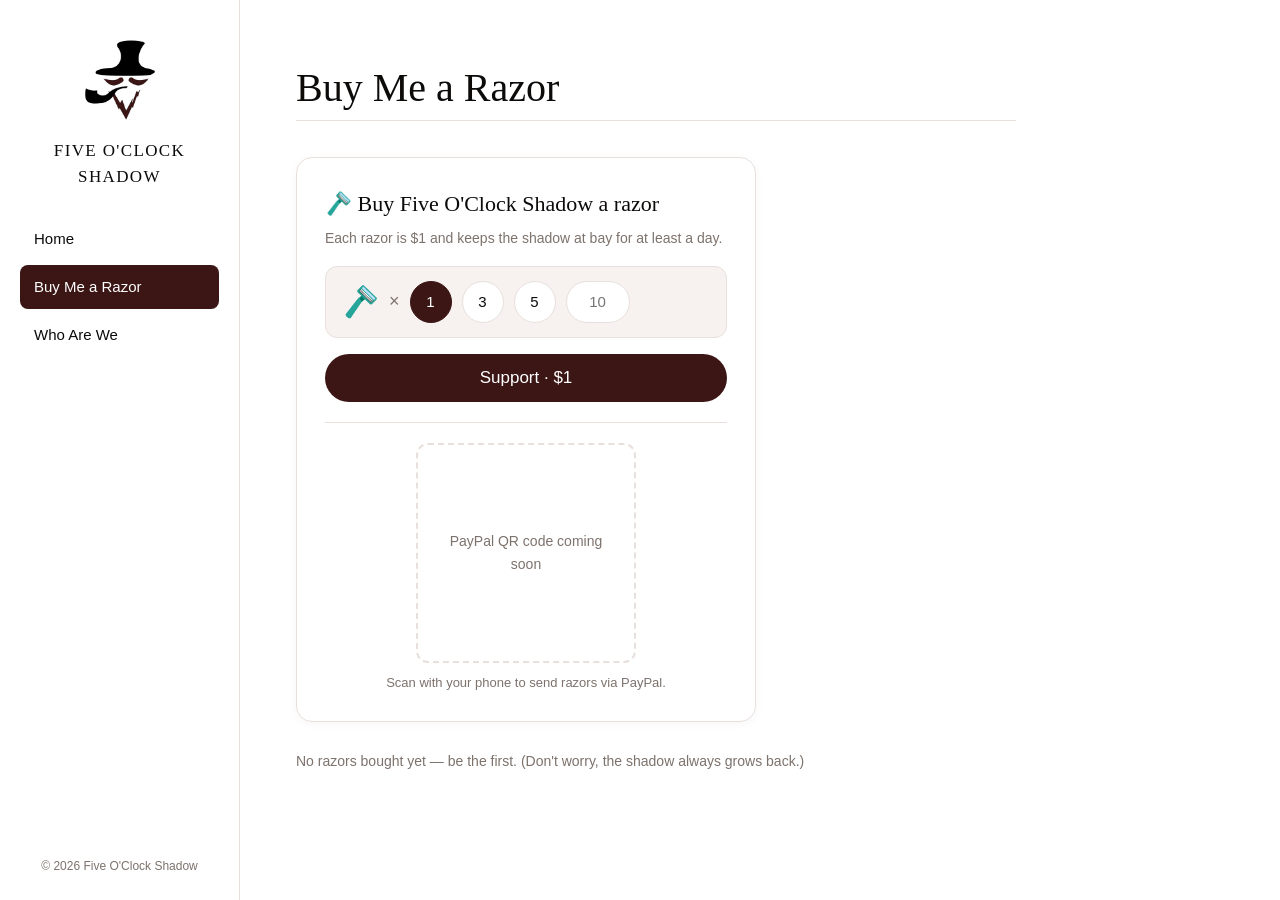
==== donate.html @ 4291f236 "claude tai shuong tsan" ====
<!DOCTYPE html>
<html lang="en">
<head>
  <meta charset="UTF-8">
  <meta name="viewport" content="width=device-width, initial-scale=1.0">
  <title>Buy Me a Razor — Five O'Clock Shadow</title>
  <link rel="icon" type="image/png" href="icon.png">
  <link rel="stylesheet" href="style.css">
</head>
<body>

  <aside class="sidebar">
    <a class="brand" href="index.html">
      <img src="icon.png" alt="Five O'Clock Shadow logo">
      <span class="brand-name">Five O'Clock<br>Shadow</span>
    </a>
    <nav>
      <a href="index.html">Home</a>
      <a href="donate.html" class="active" aria-current="page">Buy Me a Razor</a>
      <a href="about.html">Who Are We</a>
    </nav>
    <footer>&copy; 2026 Five O'Clock Shadow</footer>
  </aside>

  <main>
    <div class="page">
      <h1>Buy Me a Razor</h1>
      <hr class="rule">

      <div class="bmc-card">
        <h2>&#129682; Buy Five O'Clock Shadow a razor</h2>
        <p class="bmc-tagline">Each razor is $1 and keeps the shadow at bay for at least a day.</p>

        <div class="razor-row">
          <span class="razor-emoji">&#129682;</span>
          <span class="razor-x">&times;</span>
          <button type="button" class="qty-btn selected" aria-pressed="true">1</button>
          <button type="button" class="qty-btn" aria-pressed="false">3</button>
          <button type="button" class="qty-btn" aria-pressed="false">5</button>
          <input class="qty-custom" type="number" min="1" max="999" placeholder="10"
                 aria-label="Custom number of razors">
        </div>

        <button type="button" class="support-btn" id="supportBtn">Support &middot; $1</button>

        <div class="bmc-qr">
          <!-- When you have your PayPal QR code image:
               1. Save it in this folder as paypal-qr.png
               2. Delete the placeholder <span> line below and uncomment the <img> line -->
          <div class="qr-card" id="qrCard">
            <span>PayPal QR code coming soon</span>
            <!-- <img src="paypal-qr.png" alt="PayPal donation QR code"> -->
          </div>
          <p>Scan with your phone to send razors via PayPal.</p>
        </div>
      </div>

      <p class="supporters">No razors bought yet &mdash; be the first. (Don't worry, the shadow always grows back.)</p>
    </div>
  </main>

  <script>
    // Optional: set your PayPal.Me username (e.g. "fiveoclockshadow") and the
    // Support button will open PayPal with the total pre-filled.
    // Leave it "" to rely on the QR code instead.
    var PAYPAL_ME = "";
    var RAZOR_PRICE = 1; // dollars per razor

    var qtyBtns = document.querySelectorAll(".qty-btn");
    var customInput = document.querySelector(".qty-custom");
    var supportBtn = document.getElementById("supportBtn");
    var qrCard = document.getElementById("qrCard");
    var qty = 1;

    function selectBtn(target) {
      qtyBtns.forEach(function (b) {
        b.classList.toggle("selected", b === target);
        b.setAttribute("aria-pressed", b === target ? "true" : "false");
      });
    }

    function setQty(n) {
      qty = Math.max(1, Math.floor(n) || 1);
      supportBtn.innerHTML = "Support &middot; $" + qty * RAZOR_PRICE;
    }

    qtyBtns.forEach(function (btn) {
      btn.addEventListener("click", function () {
        selectBtn(btn);
        customInput.value = "";
        setQty(Number(btn.textContent));
      });
    });

    customInput.addEventListener("input", function () {
      if (customInput.value === "") {
        selectBtn(qtyBtns[0]);
        setQty(1);
        return;
      }
      selectBtn(null);
      setQty(Number(customInput.value));
    });

    supportBtn.addEventListener("click", function () {
      if (PAYPAL_ME) {
        window.open("https://paypal.me/" + PAYPAL_ME + "/" + qty * RAZOR_PRICE, "_blank");
      } else {
        // No link configured yet: nudge people toward the QR code.
        qrCard.classList.remove("pulse");
        void qrCard.offsetWidth; /* restart the animation */
        qrCard.classList.add("pulse");
        qrCard.scrollIntoView({ behavior: "smooth", block: "center" });
      }
    });
  </script>

</body>
</html>
---- style.css ----
/* Five O'Clock Shadow — palette drawn from icon.png:
   black #000000, brown #3b1615, white #ffffff */

:root {
  --ink: #0d0b0a;
  --brown: #3b1615;
  --brown-soft: #6b3a34;
  --paper: #ffffff;
  --tint: #f7f2f0;
  --line: #e8e0dc;
  --muted: #7d726c;
}

* {
  margin: 0;
  padding: 0;
  box-sizing: border-box;
}

html {
  height: 100%;
}

body {
  min-height: 100vh;
  display: flex;
  background: var(--paper);
  color: var(--ink);
  font-family: -apple-system, BlinkMacSystemFont, "Segoe UI", Roboto,
    "Helvetica Neue", Arial, sans-serif;
  line-height: 1.6;
}

/* ---------- Sidebar ---------- */

.sidebar {
  width: 240px;
  flex-shrink: 0;
  position: sticky;
  top: 0;
  height: 100vh;
  display: flex;
  flex-direction: column;
  padding: 32px 20px 24px;
  background: var(--paper);
  border-right: 1px solid var(--line);
}

.brand {
  display: block;
  text-align: center;
  text-decoration: none;
  color: var(--ink);
  margin-bottom: 28px;
}

.brand img {
  width: 96px;
  height: 96px;
  display: block;
  margin: 0 auto 10px;
}

.brand .brand-name {
  font-family: Georgia, "Times New Roman", serif;
  font-size: 17px;
  letter-spacing: 0.08em;
  text-transform: uppercase;
  line-height: 1.35;
}

.sidebar nav {
  display: flex;
  flex-direction: column;
  gap: 4px;
}

.sidebar nav a {
  display: block;
  padding: 10px 14px;
  border-radius: 8px;
  text-decoration: none;
  color: var(--ink);
  font-size: 15px;
  transition: background 0.15s ease, color 0.15s ease;
}

.sidebar nav a:hover {
  background: var(--tint);
  color: var(--brown);
}

.sidebar nav a.active {
  background: var(--brown);
  color: #fff;
}

.sidebar footer {
  margin-top: auto;
  padding-top: 24px;
  text-align: center;
  font-size: 12px;
  color: var(--muted);
}

/* ---------- Main content ---------- */

main {
  flex: 1;
  padding: 64px 56px;
}

.page {
  max-width: 720px;
}

h1 {
  font-family: Georgia, "Times New Roman", serif;
  font-weight: normal;
  font-size: 40px;
  line-height: 1.2;
  margin-bottom: 8px;
}

.subtitle {
  color: var(--muted);
  font-size: 17px;
  margin-bottom: 36px;
}

hr.rule {
  border: none;
  border-top: 1px solid var(--line);
  margin: 0 0 36px;
}

.page h2 {
  font-family: Georgia, "Times New Roman", serif;
  font-weight: normal;
  font-size: 24px;
  margin: 32px 0 12px;
}

.page p {
  margin-bottom: 16px;
}

.page a {
  color: var(--brown);
}

.page a:hover {
  color: var(--brown-soft);
}

/* ---------- Buy Me a Razor (donation) ---------- */

.bmc-card {
  max-width: 460px;
  border: 1px solid var(--line);
  border-radius: 16px;
  padding: 28px;
  box-shadow: 0 2px 10px rgba(13, 11, 10, 0.04);
}

.bmc-card h2 {
  margin: 0 0 6px;
  font-size: 22px;
}

.bmc-tagline {
  color: var(--muted);
  font-size: 14px;
  margin-bottom: 20px;
}

.razor-row {
  display: flex;
  align-items: center;
  flex-wrap: wrap;
  gap: 10px;
  background: var(--tint);
  border: 1px solid var(--line);
  border-radius: 12px;
  padding: 14px 16px;
  margin-bottom: 16px;
}

.razor-emoji {
  font-size: 30px;
  line-height: 1;
}

.razor-x {
  color: var(--muted);
  font-size: 18px;
}

.qty-btn {
  width: 42px;
  height: 42px;
  border-radius: 50%;
  border: 1px solid var(--line);
  background: var(--paper);
  color: var(--ink);
  font-size: 15px;
  font-family: inherit;
  cursor: pointer;
  transition: border-color 0.15s ease, color 0.15s ease,
    background 0.15s ease;
}

.qty-btn:hover {
  border-color: var(--brown);
  color: var(--brown);
}

.qty-btn.selected {
  background: var(--brown);
  border-color: var(--brown);
  color: #fff;
}

.qty-custom {
  width: 64px;
  height: 42px;
  border: 1px solid var(--line);
  border-radius: 21px;
  text-align: center;
  font-size: 15px;
  font-family: inherit;
  background: var(--paper);
  color: var(--ink);
  -moz-appearance: textfield;
  appearance: textfield;
}

.qty-custom::-webkit-outer-spin-button,
.qty-custom::-webkit-inner-spin-button {
  -webkit-appearance: none;
  margin: 0;
}

.qty-custom:focus {
  outline: none;
  border-color: var(--brown);
}

.support-btn {
  width: 100%;
  padding: 14px;
  border: none;
  border-radius: 999px;
  background: var(--brown);
  color: #fff;
  font-size: 17px;
  font-family: inherit;
  cursor: pointer;
  transition: background 0.15s ease;
}

.support-btn:hover {
  background: var(--brown-soft);
}

.bmc-qr {
  margin-top: 20px;
  padding-top: 20px;
  border-top: 1px solid var(--line);
  text-align: center;
}

.bmc-qr p {
  font-size: 13px;
  color: var(--muted);
  margin: 0;
}

.qr-card {
  width: min(220px, 100%);
  aspect-ratio: 1;
  display: grid;
  place-items: center;
  border: 2px dashed var(--line);
  border-radius: 12px;
  color: var(--muted);
  font-size: 14px;
  text-align: center;
  padding: 16px;
  margin: 0 auto 10px;
}

.qr-card img {
  width: 100%;
  height: 100%;
  object-fit: contain;
  border-radius: 8px;
}

@keyframes qr-pulse {
  0%,
  100% {
    border-color: var(--line);
  }
  50% {
    border-color: var(--brown);
    color: var(--brown);
  }
}

.qr-card.pulse {
  animation: qr-pulse 0.9s ease 2;
}

.supporters {
  margin-top: 28px;
  font-size: 14px;
  color: var(--muted);
}

/* ---------- Small screens: sidebar becomes a top bar ---------- */

@media (max-width: 760px) {
  body {
    flex-direction: column;
  }

  .sidebar {
    width: 100%;
    height: auto;
    position: static;
    padding: 20px 16px 12px;
    border-right: none;
    border-bottom: 1px solid var(--line);
  }

  .brand {
    margin-bottom: 16px;
  }

  .brand img {
    width: 64px;
    height: 64px;
  }

  .sidebar nav {
    flex-direction: row;
    justify-content: center;
    flex-wrap: wrap;
  }

  .sidebar footer {
    display: none;
  }

  main {
    padding: 32px 20px;
  }

  h1 {
    font-size: 30px;
  }
}
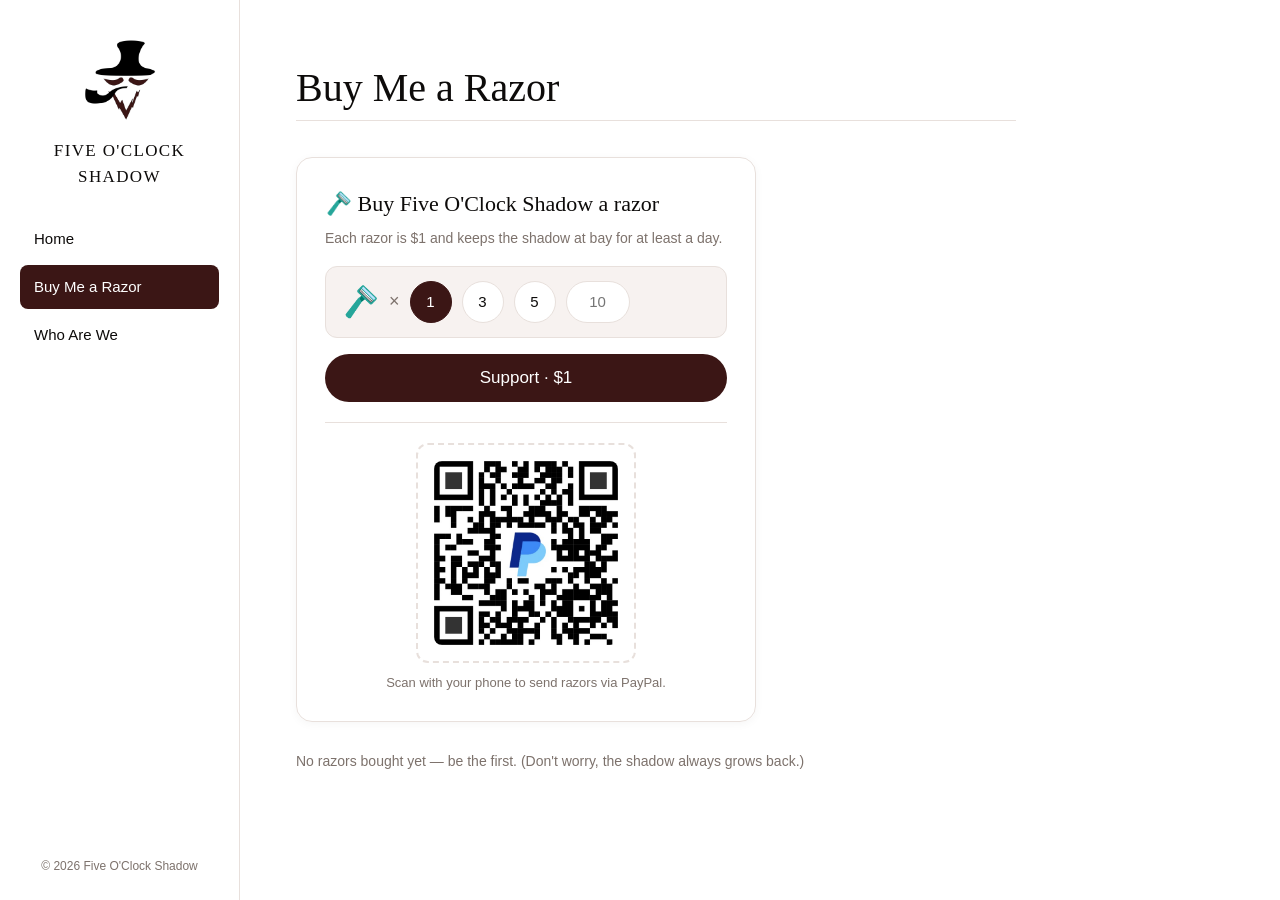
==== commit 696b91b5: "qrcode!!!" ====
--- a/donate.html
+++ b/donate.html
@@ -48,8 +48,8 @@
                1. Save it in this folder as paypal-qr.png
                2. Delete the placeholder <span> line below and uncomment the <img> line -->
           <div class="qr-card" id="qrCard">
-            <span>PayPal QR code coming soon</span>
-            <!-- <img src="paypal-qr.png" alt="PayPal donation QR code"> -->
+            <!-- <span>PayPal QR code coming soon</span> -->
+            <img src="payme.png" alt="PayPal donation QR code">
           </div>
           <p>Scan with your phone to send razors via PayPal.</p>
         </div>
